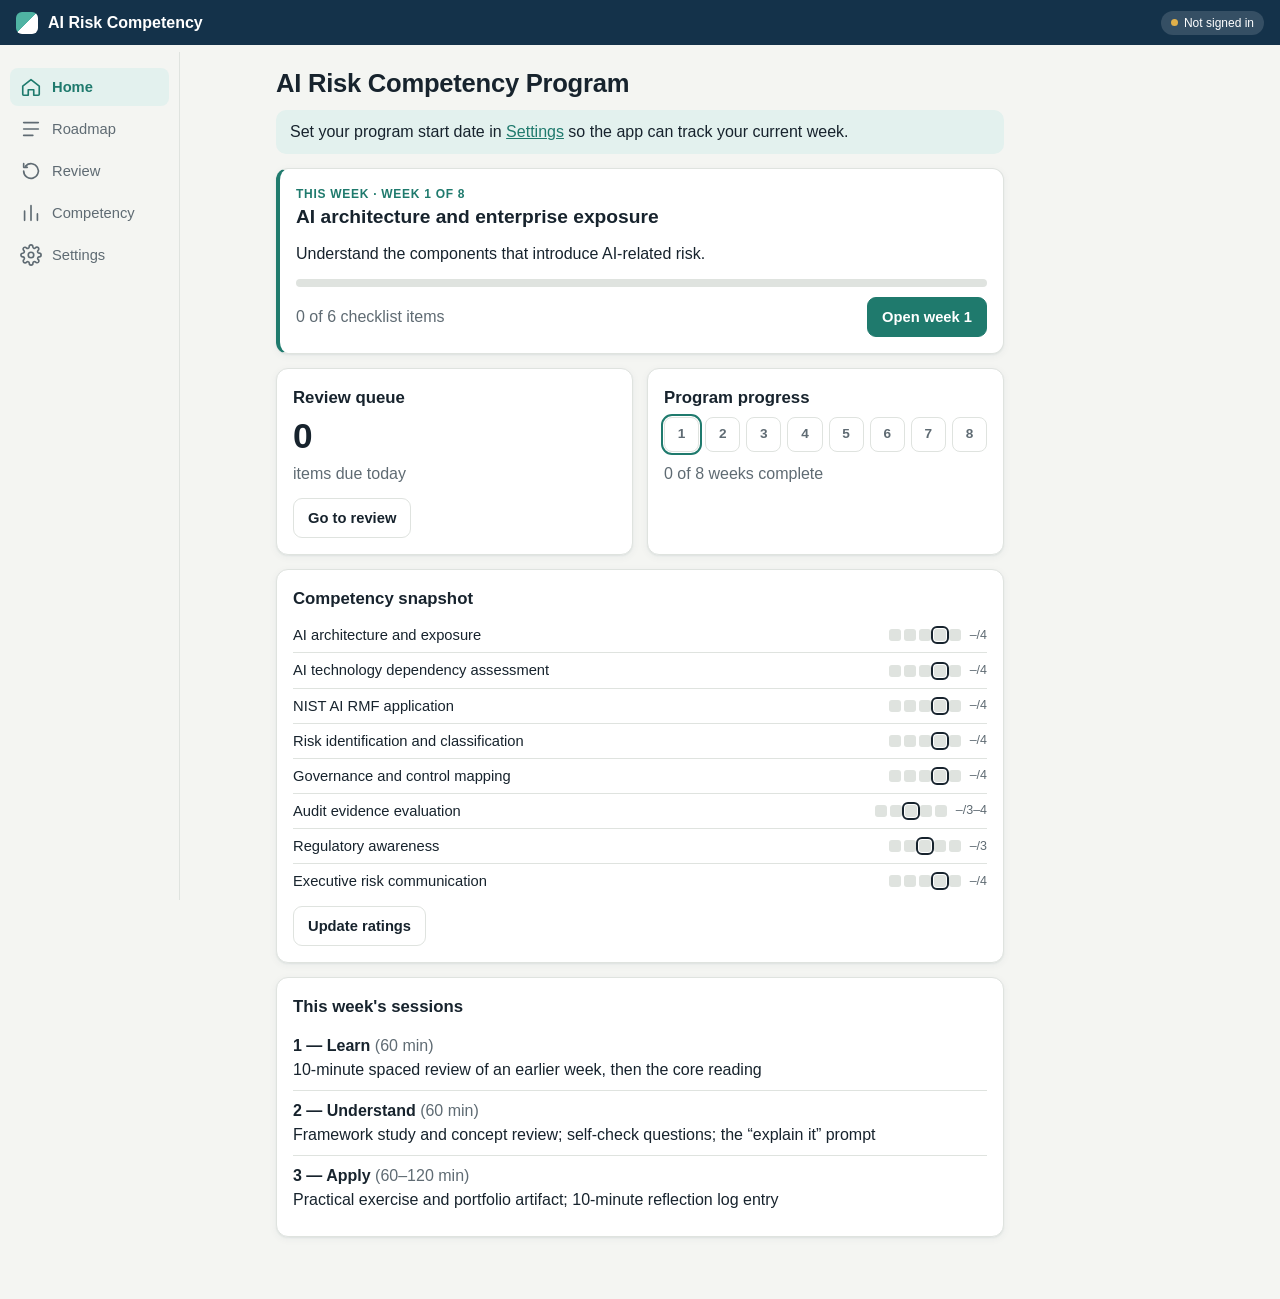
==== index.html @ f7935d32 "Add files via upload" ====
<!DOCTYPE html>
<html lang="en">
<head>
  <meta charset="utf-8">
  <meta name="viewport" content="width=device-width, initial-scale=1, viewport-fit=cover">
  <title>AI Risk Competency</title>
  <meta name="theme-color" content="#14324a">
  <meta name="apple-mobile-web-app-capable" content="yes">
  <meta name="mobile-web-app-capable" content="yes">
  <meta name="apple-mobile-web-app-status-bar-style" content="black-translucent">
  <meta name="apple-mobile-web-app-title" content="AI Risk">
  <link rel="manifest" href="manifest.webmanifest">
  <link rel="apple-touch-icon" href="icons/apple-touch-icon.png">
  <link rel="icon" href="icons/icon-192.png">
  <link rel="stylesheet" href="css/app.css">
</head>
<body>
  <header class="top">
    <a href="#/" class="brand"><span class="mark" aria-hidden="true"></span>AI Risk Competency</a>
    <div id="sync"></div>
  </header>
  <main id="view" tabindex="-1"><p class="muted">Loading…</p></main>
  <nav id="nav" aria-label="Main"></nav>

  <script src="js/config.js"></script>
  <script src="js/vendor/supabase.js"></script>
  <script src="js/content.js"></script>
  <script src="js/store.js"></script>
  <script src="js/app.js"></script>
</body>
</html>
---- css/app.css ----
:root {
  --bg: #f4f5f2;
  --card: #ffffff;
  --ink: #17232d;
  --muted: #5f6b73;
  --line: #dfe3df;
  --navy: #14324a;
  --accent: #1f7a6d;
  --accent-soft: #e3f1ee;
  --warn: #9a6a00;
  --bad: #a23b2c;
  --ok: #1f7a4d;
  --radius: 12px;
  --shadow: 0 1px 2px rgba(20, 50, 74, .06), 0 2px 8px rgba(20, 50, 74, .05);
  --safe-b: env(safe-area-inset-bottom, 0px);
  --safe-t: env(safe-area-inset-top, 0px);
}
@media (prefers-color-scheme: dark) {
  :root {
    --bg: #11181d; --card: #192229; --ink: #e6ebee; --muted: #9aa7b0; --line: #2a363e;
    --navy: #0d2232; --accent: #4fb3a3; --accent-soft: #1c3431; --warn: #e0b04a; --bad: #e57a6a; --ok: #5cc28d;
    --shadow: none;
  }
}
* { box-sizing: border-box; }
html { -webkit-text-size-adjust: 100%; }
body {
  margin: 0; background: var(--bg); color: var(--ink);
  font: 16px/1.5 -apple-system, BlinkMacSystemFont, "Segoe UI", Roboto, "Helvetica Neue", Arial, sans-serif;
}
a { color: var(--accent); }
h1 { font-size: 1.6rem; line-height: 1.25; margin: .2em 0 .4em; letter-spacing: -.01em; }
h2 { font-size: 1.2rem; margin: 0 0 .5em; }
h3 { font-size: 1.05rem; margin: 1em 0 .4em; }
h4 { font-size: .95rem; margin: 1em 0 .3em; color: var(--muted); text-transform: uppercase; letter-spacing: .04em; font-weight: 600; }
.card h3:first-child, .card h2:first-child { margin-top: 0; }
p { margin: .4em 0 .8em; }
code { font-size: .9em; background: var(--accent-soft); padding: 0 .3em; border-radius: 4px; }

/* Shell */
.top {
  position: sticky; top: 0; z-index: 10;
  display: flex; align-items: center; justify-content: space-between; gap: 12px;
  padding: calc(10px + var(--safe-t)) 16px 10px; background: var(--navy); color: #fff;
}
.brand { color: #fff; text-decoration: none; font-weight: 650; display: flex; align-items: center; gap: 10px; }
.mark { width: 22px; height: 22px; border-radius: 6px; background: linear-gradient(135deg, #4fb3a3 0 50%, #ffffff 50% 100%); display: inline-block; }
main { max-width: 760px; margin: 0 auto; padding: 18px 16px calc(96px + var(--safe-b)); outline: none; }
#nav {
  position: fixed; left: 0; right: 0; bottom: 0; z-index: 10;
  display: flex; justify-content: space-around; background: var(--card); border-top: 1px solid var(--line);
  padding: 6px 4px calc(6px + var(--safe-b));
}
#nav a { position: relative; flex: 1; display: flex; flex-direction: column; align-items: center; gap: 2px; padding: 4px 0; color: var(--muted); text-decoration: none; font-size: .72rem; }
#nav a.active { color: var(--accent); font-weight: 600; }
#nav svg { width: 22px; height: 22px; fill: none; stroke: currentColor; stroke-width: 1.8; stroke-linecap: round; stroke-linejoin: round; }
#nav .badge { position: absolute; top: 0; left: calc(50% + 6px); background: var(--bad); color: #fff; border-radius: 9px; font-size: .65rem; padding: 0 5px; line-height: 16px; }
@media (min-width: 900px) {
  #nav { top: calc(52px + var(--safe-t)); bottom: auto; left: 0; right: auto; width: 180px; flex-direction: column; justify-content: flex-start; gap: 4px; border-top: 0; border-right: 1px solid var(--line); height: calc(100vh - 52px); padding: 16px 10px; background: transparent; }
  #nav a { flex: none; flex-direction: row; gap: 10px; padding: 8px 10px; border-radius: 8px; font-size: .92rem; }
  #nav a.active { background: var(--accent-soft); }
  #nav .badge { position: static; margin-left: auto; }
  main { padding-bottom: 48px; }
}

/* Components */
.card { display: block; background: var(--card); border: 1px solid var(--line); border-radius: var(--radius); padding: 16px; margin: 0 0 14px; box-shadow: var(--shadow); color: inherit; }
a.card { text-decoration: none; }
a.card:hover { border-color: var(--accent); }
.hero { border-left: 4px solid var(--accent); }
.weekcard.current { border-left: 4px solid var(--accent); }
.grid2 { display: grid; grid-template-columns: 1fr 1fr; gap: 14px; }
.grid2 .card { margin: 0 0 14px; }
@media (max-width: 520px) { .grid2 { grid-template-columns: 1fr; gap: 0; } }
.row { display: flex; align-items: center; justify-content: space-between; gap: 10px; flex-wrap: wrap; }
.row.gap { justify-content: flex-start; }
.eyebrow { font-size: .75rem; text-transform: uppercase; letter-spacing: .06em; color: var(--accent); font-weight: 650; }
.muted { color: var(--muted); }
.small { font-size: .88rem; }
.center { text-align: center; }
.lead { font-size: 1.05rem; color: var(--muted); }
.big { font-size: 2.2rem; font-weight: 700; margin: 0; line-height: 1.1; }
.notice { background: var(--accent-soft); border-radius: 10px; padding: 10px 14px; margin-bottom: 14px; }
.callout { background: var(--accent-soft); border-radius: 8px; padding: 10px 12px; margin: 0 0 8px; }
.crumbs { font-size: .85rem; color: var(--muted); }
.crumbs a { text-decoration: none; }
.weeknav { display: flex; justify-content: space-between; margin: 0 0 14px; }
.chip { display: inline-block; font-size: .75rem; padding: 3px 10px; border-radius: 999px; text-decoration: none; background: rgba(255,255,255,.14); color: #fff; white-space: nowrap; }
.chip.ok::before, .chip.warn::before, .chip.bad::before { content: ""; display: inline-block; width: 7px; height: 7px; border-radius: 50%; margin-right: 6px; vertical-align: 1px; }
.chip.ok::before { background: #5cc28d; } .chip.warn::before { background: #e0b04a; } .chip.bad::before { background: #e57a6a; }

.btn { display: inline-flex; align-items: center; justify-content: center; gap: 6px; font: inherit; font-size: .92rem; font-weight: 600; padding: 8px 14px; border-radius: 9px; border: 1px solid var(--line); background: var(--card); color: var(--ink); text-decoration: none; cursor: pointer; min-height: 38px; }
.btn:hover { border-color: var(--accent); }
.btn.primary { background: var(--accent); border-color: var(--accent); color: #fff; }
.btn.small { font-size: .85rem; padding: 6px 12px; min-height: 34px; }
.btn.selected.ok { background: var(--ok); border-color: var(--ok); color: #fff; }
.btn.selected.bad { background: var(--bad); border-color: var(--bad); color: #fff; }
.btn.ok { color: var(--ok); }
button.link { background: none; border: 0; color: var(--bad); cursor: pointer; font-size: .8rem; padding: 0 4px; }
.bad { color: var(--bad); }

input, textarea, select { width: 100%; font: inherit; font-size: 16px; color: var(--ink); background: var(--bg); border: 1px solid var(--line); border-radius: 9px; padding: 9px 11px; margin: 0 0 10px; }
textarea { resize: vertical; }
input:focus, textarea:focus, select:focus { outline: 2px solid var(--accent); outline-offset: 0; border-color: transparent; }
input[type="checkbox"] { width: 18px; height: 18px; margin: 2px 0 0; accent-color: var(--accent); flex: none; }
.row select { width: auto; margin: 0 0 0 6px; }
.lbl { display: block; font-size: .85rem; font-weight: 600; margin: 6px 0 4px; }

ul.checks { list-style: none; padding: 0; margin: 0 0 6px; }
ul.checks li { margin: 0 0 8px; }
ul.checks label { display: flex; gap: 10px; align-items: flex-start; cursor: pointer; }
details { margin: 8px 0; }
details > summary { cursor: pointer; color: var(--accent); font-weight: 600; }
details.card > summary { color: var(--ink); }

.bar { height: 8px; background: var(--line); border-radius: 99px; overflow: hidden; margin: 10px 0; }
.bar i { display: block; height: 100%; background: var(--accent); border-radius: 99px; }
.weekdots { display: grid; grid-template-columns: repeat(8, 1fr); gap: 6px; margin: 6px 0 10px; }
.weekdots a { display: flex; align-items: center; justify-content: center; aspect-ratio: 1; border-radius: 8px; border: 1px solid var(--line); text-decoration: none; color: var(--muted); font-weight: 600; font-size: .85rem; }
.weekdots a.part { background: var(--accent-soft); color: var(--accent); }
.weekdots a.done { background: var(--accent); color: #fff; border-color: var(--accent); }
.weekdots a.cur { outline: 2px solid var(--accent); outline-offset: 1px; }
.comp-row { display: flex; justify-content: space-between; align-items: center; gap: 10px; padding: 6px 0; border-bottom: 1px solid var(--line); font-size: .92rem; }
.comp-row:last-of-type { border-bottom: 0; margin-bottom: 8px; }
.levels { display: inline-flex; align-items: center; gap: 3px; white-space: nowrap; }
.pip { width: 12px; height: 12px; border-radius: 3px; background: var(--line); display: inline-block; }
.pip.on { background: var(--accent); }
.pip.tgt { outline: 2px solid var(--ink); outline-offset: 1px; }
.levels small { margin-left: 6px; color: var(--muted); font-size: .78rem; }
.comp h3 { margin: 0; }
ol.sessions { padding-left: 0; list-style: none; margin: 0; }
ol.sessions li { padding: 8px 0; border-bottom: 1px solid var(--line); }
ol.sessions li:last-child { border-bottom: 0; }
ol.scale { margin: 10px 0 0; padding-left: 22px; }
ul.hist { padding-left: 18px; font-size: .9rem; }
ul.hist li { margin-bottom: 8px; }

.qa { border-top: 1px solid var(--line); padding: 12px 0 4px; }
.qa .q { margin: 0 0 8px; }
.qa.got { border-left: 3px solid var(--ok); padding-left: 10px; }
.qa.missed { border-left: 3px solid var(--bad); padding-left: 10px; }
.model { background: var(--accent-soft); border-radius: 8px; padding: 10px 12px; margin: 0 0 8px; font-size: .94rem; }
.prompt { font-weight: 600; }
.qa-review .q { font-weight: 600; }
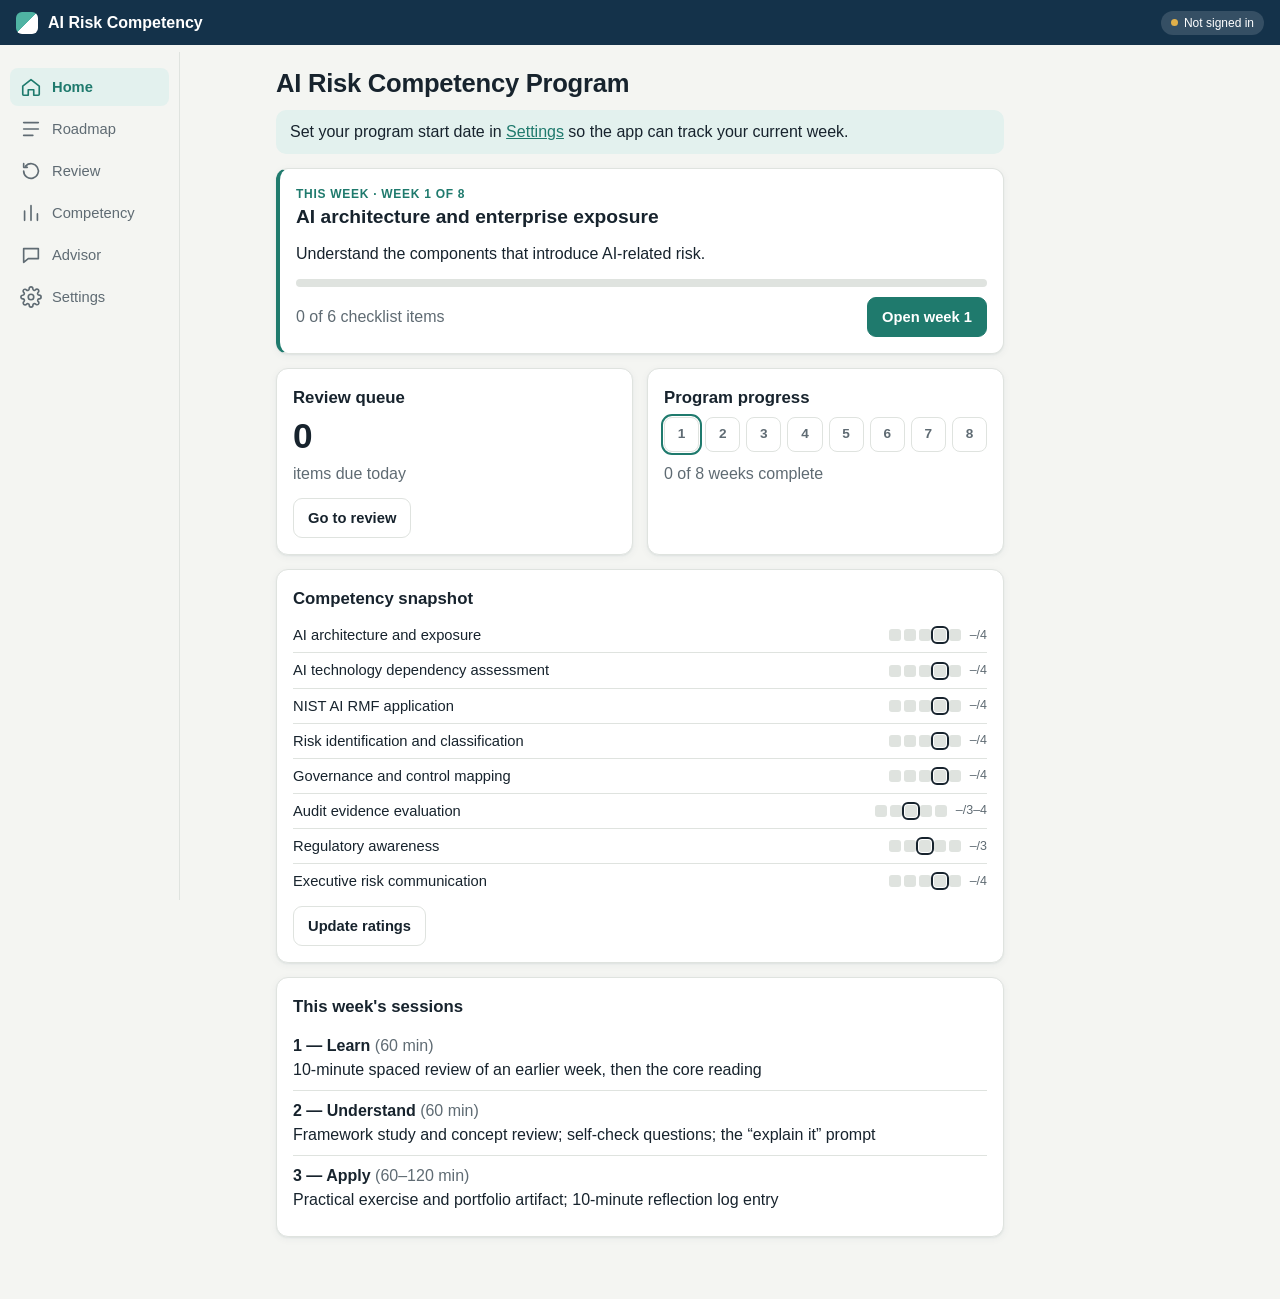
==== commit a986eac5: "Add files via upload" ====
--- a/index.html
+++ b/index.html
@@ -25,6 +25,7 @@
   <script src="js/config.js"></script>
   <script src="js/vendor/supabase.js"></script>
   <script src="js/content.js"></script>
+  <script src="js/learning.js"></script>
   <script src="js/store.js"></script>
   <script src="js/app.js"></script>
 </body>
--- a/css/app.css
+++ b/css/app.css
@@ -142,3 +142,20 @@
 .model { background: var(--accent-soft); border-radius: 8px; padding: 10px 12px; margin: 0 0 8px; font-size: .94rem; }
 .prompt { font-weight: 600; }
 .qa-review .q { font-weight: 600; }
+
+/* Key concepts and reference readings */
+.concepts { border-left: 4px solid var(--navy); }
+.concepts summary { list-style: none; display: flex; align-items: center; gap: 8px; }
+.concepts summary::-webkit-details-marker { display: none; }
+.concepts summary h2 { margin: 0; }
+.concepts summary::after { content: "Hide"; margin-left: auto; font-size: .8rem; color: var(--accent); font-weight: 600; }
+.concepts details:not([open]) summary::after { content: "Show"; }
+.concepts h3, .reading h2, .reading h3 { margin: 1.1em 0 .4em; }
+.concepts ul, .concepts ol, .reading ul, .reading ol { padding-left: 22px; margin: .3em 0 .8em; }
+.concepts li, .reading li { margin: 0 0 4px; }
+.reading h1 { margin-top: 0; }
+.tablewrap { overflow-x: auto; margin: .4em 0 1em; -webkit-overflow-scrolling: touch; }
+.tablewrap table { border-collapse: collapse; width: 100%; font-size: .9rem; }
+.tablewrap table.wide { min-width: 560px; }
+.tablewrap th, .tablewrap td { border-bottom: 1px solid var(--line); padding: 7px 8px; text-align: left; vertical-align: top; }
+.tablewrap th { background: var(--accent-soft); font-weight: 650; }
